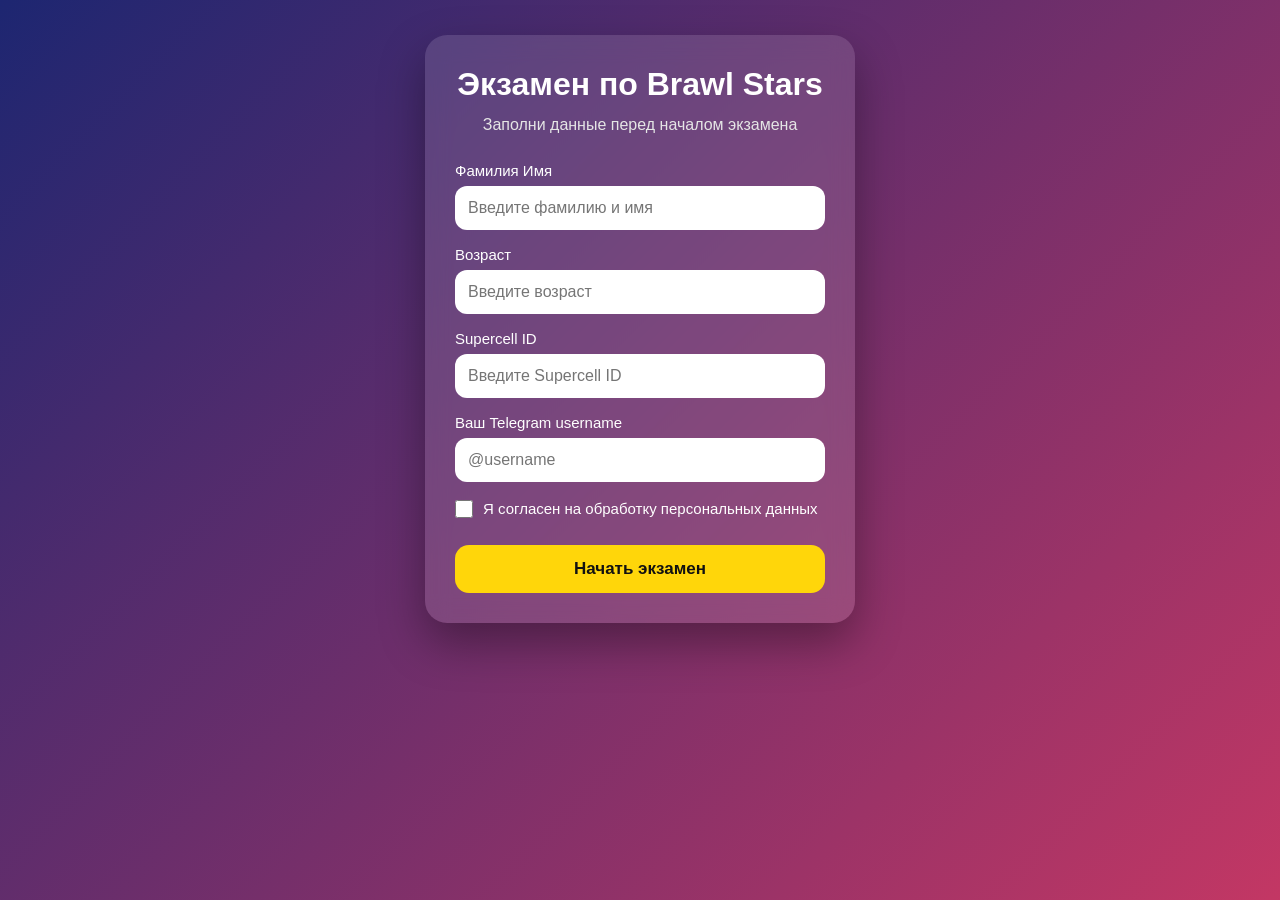
==== exam.html @ b538b895 "Update exam.html" ====
<!DOCTYPE html>
<html lang="ru">
<head>
  <meta charset="UTF-8" />
  <meta name="viewport" content="width=device-width, initial-scale=1.0" />
  <title>Экзамен по Brawl Stars</title>
  <link rel="stylesheet" href="style.css" />
</head>
<body>

  <div class="container">
    <div class="card exam-card">
      <h1>Экзамен по Brawl Stars</h1>

      <div class="timer-box">
        Осталось времени:
        <span id="timer">40:00</span>
      </div>

      <p class="subtitle" id="userInfo"></p>

      <form id="examForm">
        <div id="questionsContainer"></div>
        <button type="submit">Завершить экзамен</button>
      </form>

      <div id="resultBox" class="result-box hidden"></div>

      <canvas id="certificateCanvas" style="display: none;"></canvas>
    </div>
  </div>

  <script>
    const GOOGLE_SCRIPT_URL = "https://script.google.com/macros/s/AKfycbyMn5EHC2nSKN7nYKz_y-HSAz8s2WNnyHG5WlfXWqGS4N0EiLQralSz5L5-svmURlTxYg/exec";

    const userData = JSON.parse(localStorage.getItem("brawlExamUser"));
    const startTime = Number(localStorage.getItem("brawlExamStartTime"));

    if (!userData || !startTime) {
      window.location.href = "index.html";
    }

    document.getElementById("userInfo").textContent =
      `Участник: ${userData.fullName} | Supercell ID: ${userData.supercellId} | Telegram: ${userData.telegram}`;

    const questions = [
      {
        level: "Уровень 1. Лёгкий",
        points: 3,
        type: "choice",
        text: "Какой режим в Brawl Stars считается классическим режимом 3 на 3 с кристаллами?",
        options: ["Ограбление", "Захват кристаллов", "Нокаут", "Столкновение"],
        answer: "Б"
      },
      {
        points: 3,
        type: "choice",
        text: "Что такое Supercell ID?",
        options: ["Название бойца", "Аккаунт для сохранения прогресса", "Валюта в игре", "Название клуба"],
        answer: "Б"
      },
      {
        points: 3,
        type: "choice",
        text: "Что происходит, когда здоровье бойца падает до нуля?",
        options: ["Он получает новый гаджет", "Он временно выбывает из боя", "Он становится быстрее", "Он меняет команду"],
        answer: "Б"
      },
      {
        points: 3,
        type: "choice",
        text: "В каком режиме нужно забить мяч в ворота противника?",
        options: ["Баскетбой", "Хоккей", "Броулбол", "Горячая зона"],
        answer: "В"
      },
      {
        points: 3,
        type: "choice",
        text: "Что даёт Супер бойца?",
        options: ["Особую сильную способность", "Новый скин", "Случайного бойца", "Автоматическую победу"],
        answer: "А"
      },
      {
        points: 3,
        type: "choice",
        text: "Что такое гаджет?",
        options: ["Одноразовая или ограниченная активная способность бойца", "Название карты", "Вид внутриигровой валюты", "Уровень редкости"],
        answer: "А"
      },
      {
        points: 3,
        type: "choice",
        text: "Какая цель в режиме «Ограбление»?",
        options: ["Собрать 10 кристаллов", "Уничтожить сейф противника", "Продержаться 2 минуты", "Захватить мяч"],
        answer: "Б"
      },
      {
        points: 3,
        type: "choice",
        text: "Что обычно улучшается при повышении уровня бойца?",
        options: ["Характеристики бойца", "Цвет ника", "Название клуба", "Размер карты"],
        answer: "А"
      },

      {
        level: "Уровень 2. Сложный",
        points: 4,
        type: "choice",
        text: "Какой бравлер является стартовым и доступен игроку с самого начала игры?",
        options: ["Кольт", "Шелли", "Брок", "Нита"],
        answer: "Б"
      },
      {
        points: 4,
        type: "choice",
        text: "Какая строка полностью состоит из бравлеров редкости “Редкий”?",
        options: ["Кольт, Брок, Барли", "Джесси, Рико, Динамайк", "Спайк, Леон, Ворон", "Мортис, Тара, Джин"],
        answer: "А"
      },
      {
        points: 4,
        type: "choice",
        text: "В каком году состоялся официальный мировой релиз Brawl Stars?",
        options: ["2019", "2016", "2018", "2021"],
        answer: "В"
      },
      {
        points: 4,
        type: "choice",
        text: "Сколько раз наносится периодический урон от яда (тики) при попадании кинжалом Ворона?",
        options: ["2", "4", "3", "5"],
        answer: "Б"
      },
      {
        points: 4,
        type: "choice",
        text: "Какой боец был первым, кого добавили в игру после её официального глобального релиза в декабре 2018 года?",
        options: ["Джин", "Спайк", "Леон", "Вольт"],
        answer: "В"
      },
      {
        points: 4,
        type: "choice",
        text: "В каком году вышло это обновление?",
        image: "sponge.png",
        options: ["2020", "2021", "1993", "2024"],
        answer: "Г"
      },
      {
        points: 4,
        type: "choice",
        text: "Сколько роботов в тренировочной арене?",
        options: ["26", "30", "28", "24"],
        answer: "А"
      },
      {
        points: 4,
        type: "choice",
        text: "Кто был самым первым хроматическим бойцом в первом в истории Brawl Pass?",
        options: ["Вольт", "Коллет", "Гейл", "Лу"],
        answer: "В"
      },

      {
        level: "Уровень 3. Максимальная сложность",
        points: 5,
        type: "text",
        text: "Как называется приём, когда игрок специально провоцирует врага пойти за ним и попасть в невыгодную ситуацию?",
        answers: ["байт", "провокация", "приманка", "выманивание", "заманивание", "bait", "baiting", "бэйт", "развод"]
      },
      {
        points: 5,
        type: "text",
        text: "Как называется выбор бравлера против конкретного вражеского бравлера?",
        answers: ["контрпик", "контра", "контр", "антипик", "пик против", "counter pick", "counterpick"]
      },
      {
        points: 5,
        type: "text",
        text: "Как называется давление на врага с боковой линии карты?",
        answers: ["фланг", "фланговое давление", "давление с фланга", "боковой заход", "заход сбоку", "обход"]
      },
      {
        points: 5,
        type: "text",
        text: "Как называется быстрый проброс мяча вперед в Броулболе с помощью обычной атаки, чтобы тут же использовать Супер и забить гол?",
        answers: ["трикшот", "самопас", "проброс", "унижение", "промоетйк крутой", "промотейк крутой"]
      },
      {
        points: 6,
        type: "text",
        text: "Как называется правильный момент для использования Супера или гаджета?",
        answers: ["тайминг", "правильный тайминг", "момент", "нужный момент", "удачный момент", "timing"]
      },
      {
        points: 6,
        type: "text",
        text: "Как называется ситуация, когда врага зажимают с двух сторон?",
        answers: ["зажим", "пинч", "pinch", "зажали", "зажатие", "зажим с двух сторон", "окружение", "прессинг"]
      },
      {
        points: 6,
        type: "text",
        text: "Как называется ошибка, когда игрок один выходит против всей команды и быстро погибает?",
        answers: ["соло выход", "фид", "зафидил", "слился", "отдался", "пошёл один", "пошел один", "один в троих", "1 в 3", "1в3", "раш в соло", "слив"]
      },
      {
        points: 6,
        type: "text",
        text: "Как называется тип редкости бойцов, который существовал в игре несколько лет, но был полностью удален и распределен по другим редкостям в конце 2023 года?",
        answers: ["хроматические", "хроматический", "chromatic", "хром"]
      },
      {
        points: 0,
        type: "text",
        text: "Какой бравлер в Brawl Stars, по твоему мнению, самый ненавистный или раздражающий?",
        answers: []
      }
    ];

    const letters = ["А", "Б", "В", "Г"];
    const questionsContainer = document.getElementById("questionsContainer");

    questions.forEach((question, index) => {
      if (question.level) {
        const levelTitle = document.createElement("h2");
        levelTitle.className = "level-title";
        levelTitle.textContent = question.level;
        questionsContainer.appendChild(levelTitle);
      }

      const block = document.createElement("div");
      block.className = "question-block";

      const title = document.createElement("h3");
      title.textContent = `${index + 1}. ${question.text}`;
      block.appendChild(title);

      if (question.image) {
        const image = document.createElement("img");
        image.src = question.image;
        image.alt = "Изображение к вопросу";
        image.className = "question-image";
        block.appendChild(image);
      }

      if (question.type === "choice") {
        question.options.forEach((option, optionIndex) => {
          const label = document.createElement("label");
          label.className = "answer-option";

          label.innerHTML = `
            <input type="radio" name="q${index}" value="${letters[optionIndex]}">
            <span>${letters[optionIndex]}) ${option}</span>
          `;

          block.appendChild(label);
        });
      } else {
        const textarea = document.createElement("textarea");
        textarea.name = `q${index}`;
        textarea.placeholder = "Введите ответ...";
        textarea.rows = 4;
        block.appendChild(textarea);
      }

      questionsContainer.appendChild(block);
    });

    const timerElement = document.getElementById("timer");
    const examDuration = 25 * 60 * 1000;

    let examFinished = false;
    let antiCheatEnabled = false;
    let resultAlreadySent = false;
    let timerInterval = null;
    let antiCheatInterval = null;

    let certificateScore = null;
    let certificateMaxScore = null;

    setTimeout(function() {
      antiCheatEnabled = true;
    }, 2500);

    timerInterval = setInterval(updateTimer, 1000);
    antiCheatInterval = setInterval(checkAntiCheat, 300);

    updateTimer();

    document.getElementById("examForm").addEventListener("submit", function(event) {
      event.preventDefault();
      finishExam(false);
    });

    document.addEventListener("visibilitychange", checkAntiCheat);
    window.addEventListener("blur", checkAntiCheat);

    window.addEventListener("pagehide", function() {
      if (!examFinished && antiCheatEnabled) {
        sendDeletedOnUnload();
      }
    });

    function checkAntiCheat() {
      if (examFinished || !antiCheatEnabled) return;

      const tabIsHidden = document.hidden || document.visibilityState !== "visible";
      const windowIsNotFocused = !document.hasFocus();

      if (tabIsHidden) {
        failExam("Вы свернули вкладку или перешли на другую вкладку");
        return;
      }

      if (windowIsNotFocused) {
        failExam("Вы покинули окно экзамена");
      }
    }

    function updateTimer() {
      const now = Date.now();
      const passedTime = now - startTime;
      const remainingTime = examDuration - passedTime;

      if (remainingTime <= 0) {
        timerElement.textContent = "00:00";
        finishExam(true);
        return;
      }

      const minutes = Math.floor(remainingTime / 1000 / 60);
      const seconds = Math.floor((remainingTime / 1000) % 60);

      timerElement.textContent =
        String(minutes).padStart(2, "0") + ":" +
        String(seconds).padStart(2, "0");
    }

    function normalizeAnswer(text) {
      return text
        .toLowerCase()
        .replaceAll("ё", "е")
        .replace(/[.,!?;:]/g, "")
        .replace(/\s+/g, " ")
        .trim();
    }

    function stopExamSystems() {
      antiCheatEnabled = false;

      if (timerInterval) clearInterval(timerInterval);
      if (antiCheatInterval) clearInterval(antiCheatInterval);
    }

    function finishExam(timeIsOver) {
      if (examFinished) return;

      examFinished = true;
      stopExamSystems();

      let autoScore = 0;
      let autoMaxScore = 0;
      const answers = [];

      questions.forEach((question, index) => {
        let userAnswer = "";
        let isCorrect = null;

        if (question.type === "choice") {
          autoMaxScore += question.points;

          const checked = document.querySelector(`input[name="q${index}"]:checked`);
          userAnswer = checked ? checked.value : "";

          if (userAnswer === question.answer) {
            autoScore += question.points;
            isCorrect = true;
          } else {
            isCorrect = false;
          }
        } else {
          const textarea = document.querySelector(`textarea[name="q${index}"]`);
          userAnswer = textarea ? textarea.value.trim() : "";

          if (question.points > 0) {
            autoMaxScore += question.points;

            const normalizedUserAnswer = normalizeAnswer(userAnswer);
            const correctAnswers = question.answers.map(answer => normalizeAnswer(answer));

            if (correctAnswers.includes(normalizedUserAnswer)) {
              autoScore += question.points;
              isCorrect = true;
            } else {
              isCorrect = false;
            }
          } else {
            isCorrect = null;
          }
        }

        answers.push({
          question: index + 1,
          answer: userAnswer,
          correct: isCorrect,
          points: question.points
        });
      });

      const result = {
        user: userData,
        score: autoScore,
        maxScore: autoMaxScore,
        answers: answers,
        finishedAt: new Date().toLocaleString("ru-RU")
      };

      certificateScore = autoScore;
      certificateMaxScore = autoMaxScore;

      localStorage.setItem("brawlExamResult", JSON.stringify(result));

      sendResultToGoogleSheets(result, function(response) {
        if (response && response.status === "duplicate") {
          showDuplicateResult(response);
          return;
        }

        showResult(timeIsOver, autoScore, autoMaxScore);
      });
    }

    function failExam(reason) {
      if (examFinished || !antiCheatEnabled) return;

      examFinished = true;
      stopExamSystems();

      localStorage.setItem("brawlExamViolation", reason);

      const result = {
        user: userData,
        score: "Удален",
        maxScore: "100",
        answers: [],
        reason: reason,
        finishedAt: new Date().toLocaleString("ru-RU")
      };

      localStorage.setItem("brawlExamResult", JSON.stringify(result));

      sendResultToGoogleSheets(result, function(response) {
        if (response && response.status === "duplicate") {
          showDuplicateResult(response);
          return;
        }

        showFailResult(reason);
      });
    }

    function showResult(timeIsOver, autoScore, autoMaxScore) {
      document.getElementById("examForm").style.display = "none";

      const resultBox = document.getElementById("resultBox");
      resultBox.classList.remove("hidden");

      resultBox.innerHTML = `
        <h2>${timeIsOver ? "Время вышло!" : "Экзамен завершён!"}</h2>
        <p><b>Фамилия Имя:</b> ${userData.fullName}</p>
        <p><b>Возраст:</b> ${userData.age}</p>
        <p><b>Supercell ID:</b> ${userData.supercellId}</p>
        <p><b>Telegram:</b> ${userData.telegram}</p>
        <p><b>Результат:</b> ${autoScore} из ${autoMaxScore} баллов</p>
        <p class="small-text">Результат отправлен.</p>

        <button type="button" onclick="downloadCertificate()" class="certificate-btn">
          Скачать сертификат
        </button>
      `;

      localStorage.removeItem("brawlExamStartTime");
    }

    function showFailResult(reason) {
      document.getElementById("examForm").style.display = "none";

      const resultBox = document.getElementById("resultBox");
      resultBox.classList.remove("hidden");

      resultBox.innerHTML = `
        <h2>Экзамен аннулирован</h2>
        <p><b>Причина:</b> ${reason}</p>
        <p><b>Результат:</b> Удален</p>
        <p class="small-text">Нарушение зафиксировано. Результат отправлен.</p>
      `;

      localStorage.removeItem("brawlExamStartTime");
    }

    function showDuplicateResult(response) {
      document.getElementById("examForm").style.display = "none";

      const resultBox = document.getElementById("resultBox");
      resultBox.classList.remove("hidden");

      let oldResultText = "";
      let canDownloadOldCertificate = false;

      if (response && String(response.oldScore).toLowerCase() === "удален") {
        oldResultText = "Удален";
        canDownloadOldCertificate = false;
      } else if (response && response.oldScore !== undefined) {
        oldResultText = `${response.oldScore} из ${response.oldMaxScore || 100} баллов`;

        certificateScore = response.oldScore;
        certificateMaxScore = response.oldMaxScore || 100;
        canDownloadOldCertificate = true;
      } else {
        oldResultText = "уже сохранён ранее";
        canDownloadOldCertificate = false;
      }

      resultBox.innerHTML = `
        <h2>Повторная попытка не засчитана</h2>
        <p>Система обнаружила, что экзамен уже был пройден ранее.</p>
        <p>По правилам экзамен можно пройти только один раз.</p>
        <p><b>Будет сохранён ваш старый результат: ${oldResultText}</b></p>
        <p><b>Новая попытка не принимается к зачёту.</b></p>
        <p class="small-text">Если вы считаете, что произошла ошибка, обратитесь к организатору экзамена.</p>
        ${
          canDownloadOldCertificate
            ? `<button type="button" onclick="downloadCertificate()" class="certificate-btn">Скачать сертификат</button>`
            : ``
        }
      `;

      localStorage.removeItem("brawlExamStartTime");
    }

    function buildSendUrl(result, callbackName) {
      const params = new URLSearchParams({
        save: "1",
        fullName: result.user.fullName || "",
        age: result.user.age || "",
        supercellId: result.user.supercellId || "",
        telegram: result.user.telegram || "",
        score: String(result.score),
        maxScore: String(result.maxScore),
        answersJson: JSON.stringify(result.answers || []),
        time: String(Date.now())
      });

      if (callbackName) {
        params.append("callback", callbackName);
      }

      return GOOGLE_SCRIPT_URL + "?" + params.toString();
    }

    function sendResultToGoogleSheets(result, callback) {
      if (resultAlreadySent) {
        callback({ status: "already_sent" });
        return;
      }

      resultAlreadySent = true;

      const callbackName =
        "googleSheetsCallback_" + Date.now() + "_" + Math.floor(Math.random() * 100000);

      const sendUrl = buildSendUrl(result, callbackName);

      console.log("Ссылка отправки:", sendUrl);

      let requestFinished = false;

      const script = document.createElement("script");

      window[callbackName] = function(response) {
        if (requestFinished) return;

        requestFinished = true;

        delete window[callbackName];

        if (script && script.parentNode) {
          script.parentNode.removeChild(script);
        }

        callback(response || { status: "unknown" });
      };

      script.src = sendUrl;

      script.onerror = function() {
        if (requestFinished) return;

        requestFinished = true;

        delete window[callbackName];

        if (script && script.parentNode) {
          script.parentNode.removeChild(script);
        }

        callback({ status: "error" });
      };

      document.body.appendChild(script);

      setTimeout(function() {
        if (requestFinished) return;

        requestFinished = true;

        delete window[callbackName];

        if (script && script.parentNode) {
          script.parentNode.removeChild(script);
        }

        callback({ status: "timeout" });
      }, 8000);
    }

    function sendDeletedOnUnload() {
      if (resultAlreadySent) return;

      resultAlreadySent = true;

      const result = {
        user: userData,
        score: "Удален",
        maxScore: "100",
        answers: [],
        reason: "Страница была закрыта или покинута",
        finishedAt: new Date().toLocaleString("ru-RU")
      };

      localStorage.setItem("brawlExamViolation", result.reason);
      localStorage.setItem("brawlExamResult", JSON.stringify(result));
      localStorage.removeItem("brawlExamStartTime");

      const sendUrl = buildSendUrl(result, "");

      try {
        fetch(sendUrl, {
          method: "GET",
          mode: "no-cors",
          keepalive: true
        });
      } catch (error) {
        console.log("Не удалось отправить при закрытии:", error);
      }
    }

    function downloadCertificate() {
      if (certificateScore === null || certificateMaxScore === null) {
        alert("Сертификат доступен только после успешного завершения экзамена.");
        return;
      }

      const canvas = document.getElementById("certificateCanvas");
      const ctx = canvas.getContext("2d");

      const certificateImage = new Image();
      certificateImage.src = "certificate.png";

      certificateImage.onload = function() {
        canvas.width = certificateImage.width;
        canvas.height = certificateImage.height;

        ctx.drawImage(certificateImage, 0, 0, canvas.width, canvas.height);

        drawCertificateData(ctx, canvas);

        const link = document.createElement("a");
        link.download = makeCertificateFileName();
        link.href = canvas.toDataURL("image/png");
        link.click();
      };

      certificateImage.onerror = function() {
        alert("Не удалось загрузить certificate.png. Проверь, что файл лежит рядом с index.html и exam.html.");
      };
    }

    function drawCertificateData(ctx, canvas) {
      const width = canvas.width;
      const height = canvas.height;

      ctx.fillStyle = "#111827";
      ctx.textAlign = "center";

      drawAdaptiveText(
        ctx,
        userData.fullName || "Участник",
        width / 2,
        height * 0.50,
        width * 0.62,
        64,
        "Georgia",
        "bold"
      );

      ctx.font = "bold 38px Arial";
      ctx.fillText(
        `Результат: ${certificateScore} из ${certificateMaxScore} баллов`,
        width / 2,
        height * 0.66
      );

      ctx.textAlign = "left";
      ctx.font = "bold 28px Arial";
      ctx.fillText(
        userData.telegram || "@username",
        width * 0.25,
        height * 0.865
      );
    }

    function drawAdaptiveText(ctx, text, x, y, maxWidth, startSize, fontFamily, fontWeight) {
      let fontSize = startSize;

      do {
        ctx.font = `${fontWeight} ${fontSize}px ${fontFamily}`;
        fontSize -= 2;
      } while (ctx.measureText(text).width > maxWidth && fontSize > 30);

      ctx.fillText(text, x, y);
    }

    function makeCertificateFileName() {
      const name = (userData.fullName || "certificate")
        .replace(/[^\p{L}\p{N}_-]+/gu, "_")
        .replace(/_+/g, "_");

      return `certificate_${name}.png`;
    }
  </script>

</body>
</html>
---- style.css ----
* {
    box-sizing: border-box;
    margin: 0;
    padding: 0;
  }
  
  html {
    width: 100%;
    min-height: 100%;
    scroll-behavior: smooth;
  }
  
  body {
    width: 100%;
    min-height: 100vh;
    font-family: Arial, sans-serif;
    background: linear-gradient(135deg, #1d2671, #c33764);
    color: #fff;
    overflow-x: hidden;
  }
  
  .container {
    width: 100%;
    min-height: 100vh;
    display: flex;
    justify-content: center;
    align-items: flex-start;
    padding: 35px 20px;
  }
  
  .card {
    width: 100%;
    max-width: 430px;
    background: rgba(255, 255, 255, 0.12);
    padding: 30px;
    border-radius: 22px;
    box-shadow: 0 20px 45px rgba(0, 0, 0, 0.35);
    backdrop-filter: blur(12px);
  }
  
  .exam-card {
    max-width: 900px;
  }
  
  h1 {
    text-align: center;
    margin-bottom: 10px;
    font-size: 32px;
    line-height: 1.2;
  }
  
  h2 {
    line-height: 1.3;
  }
  
  .subtitle {
    text-align: center;
    margin-bottom: 25px;
    color: #e5e5e5;
    line-height: 1.5;
    word-break: break-word;
  }
  
  form {
    display: flex;
    flex-direction: column;
    gap: 16px;
  }
  
  label {
    display: flex;
    flex-direction: column;
    gap: 7px;
    font-size: 15px;
  }
  
  input,
  textarea,
  button {
    font-family: Arial, sans-serif;
  }
  
  input {
    width: 100%;
    padding: 13px;
    border-radius: 12px;
    border: none;
    outline: none;
    font-size: 16px;
  }
  
  textarea {
    width: 100%;
    resize: vertical;
    min-height: 100px;
    padding: 14px;
    border-radius: 12px;
    border: none;
    outline: none;
    font-size: 16px;
    line-height: 1.4;
  }
  
  input:focus,
  textarea:focus {
    box-shadow: 0 0 0 3px rgba(255, 214, 10, 0.6);
  }
  
  .checkbox {
    flex-direction: row;
    align-items: flex-start;
    gap: 10px;
    line-height: 1.4;
  }
  
  .checkbox input {
    width: 18px;
    height: 18px;
    min-width: 18px;
    margin-top: 2px;
  }
  
  button {
    width: 100%;
    margin-top: 10px;
    padding: 14px;
    border: none;
    border-radius: 14px;
    background: #ffd60a;
    color: #111;
    font-size: 17px;
    font-weight: bold;
    cursor: pointer;
    transition: 0.2s;
  }
  
  button:hover {
    transform: translateY(-2px);
    background: #ffea00;
  }
  
  .timer-box {
    margin: 25px 0;
    padding: 18px;
    text-align: center;
    background: rgba(0, 0, 0, 0.25);
    border-radius: 16px;
    font-size: 20px;
    font-weight: bold;
  }
  
  #timer {
    color: #ffd60a;
    font-size: 28px;
  }
  
  .level-title {
    margin: 35px 0 20px;
    padding: 14px;
    border-radius: 14px;
    background: rgba(255, 214, 10, 0.2);
    color: #ffd60a;
    text-align: center;
    font-size: 24px;
  }
  
  .question-block {
    margin-bottom: 24px;
    padding: 20px;
    border-radius: 18px;
    background: rgba(255, 255, 255, 0.13);
  }
  
  .question-block h3 {
    margin-bottom: 14px;
    line-height: 1.45;
    font-size: 19px;
  }
  
  .answer-option {
    display: flex;
    flex-direction: row;
    align-items: flex-start;
    gap: 11px;
    margin: 10px 0;
    padding: 12px;
    border-radius: 12px;
    background: rgba(0, 0, 0, 0.18);
    cursor: pointer;
    line-height: 1.4;
  }
  
  .answer-option input {
    width: 18px;
    height: 18px;
    min-width: 18px;
    margin-top: 2px;
    padding: 0;
  }
  
  .answer-option span {
    flex: 1;
  }
  
  .answer-option:hover {
    background: rgba(255, 255, 255, 0.18);
  }
  
  .result-box {
    margin-top: 25px;
    padding: 25px;
    border-radius: 18px;
    background: rgba(0, 0, 0, 0.25);
    text-align: center;
    line-height: 1.6;
  }
  
  .result-box h2 {
    margin-bottom: 15px;
    color: #ffd60a;
  }
  
  .small-text {
    margin-top: 15px;
    font-size: 14px;
    color: #ddd;
  }
  
  .hidden {
    display: none;
  }
  
  /* Планшеты */
  @media (max-width: 768px) {
    .container {
      padding: 22px 14px;
    }
  
    .card {
      padding: 24px;
      border-radius: 20px;
    }
  
    .exam-card {
      max-width: 100%;
    }
  
    h1 {
      font-size: 28px;
    }
  
    .timer-box {
      position: sticky;
      top: 10px;
      z-index: 10;
      margin: 20px 0;
      font-size: 18px;
    }
  
    #timer {
      font-size: 26px;
    }
  
    .question-block {
      padding: 18px;
    }
  
    .question-block h3 {
      font-size: 18px;
    }
  
    .level-title {
      font-size: 22px;
    }
  }
  
  /* Телефоны */
  @media (max-width: 480px) {
    body {
      background: linear-gradient(160deg, #1d2671, #8e2f73);
    }
  
    .container {
      padding: 12px;
    }
  
    .card {
      padding: 18px;
      border-radius: 18px;
      box-shadow: 0 14px 35px rgba(0, 0, 0, 0.35);
    }
  
    h1 {
      font-size: 24px;
      margin-bottom: 8px;
    }
  
    .subtitle {
      font-size: 14px;
      margin-bottom: 18px;
    }
  
    label {
      font-size: 14px;
    }
  
    input {
      padding: 12px;
      font-size: 16px;
    }
  
    button {
      padding: 13px;
      font-size: 16px;
      border-radius: 13px;
    }
  
    .timer-box {
      top: 8px;
      padding: 14px 10px;
      border-radius: 14px;
      font-size: 16px;
    }
  
    #timer {
      display: inline-block;
      font-size: 24px;
      margin-left: 4px;
    }
  
    .level-title {
      margin: 26px 0 14px;
      padding: 12px;
      font-size: 19px;
    }
  
    .question-block {
      margin-bottom: 18px;
      padding: 15px;
      border-radius: 16px;
    }
  
    .question-block h3 {
      font-size: 16px;
      line-height: 1.45;
    }
  
    .answer-option {
      padding: 11px;
      gap: 10px;
      font-size: 15px;
    }
  
    textarea {
      min-height: 90px;
      font-size: 16px;
    }
  
    .result-box {
      padding: 20px 15px;
      font-size: 15px;
    }
  
    .result-box h2 {
      font-size: 22px;
    }
  }
  
  /* Очень маленькие экраны */
  @media (max-width: 360px) {
    .container {
      padding: 8px;
    }
  
    .card {
      padding: 15px;
      border-radius: 16px;
    }
  
    h1 {
      font-size: 22px;
    }
  
    .question-block h3 {
      font-size: 15px;
    }
  
    .answer-option {
      font-size: 14px;
    }
  
    #timer {
      font-size: 22px;
    }
  }
.question-image {
  display: block;
  width: 100%;
  max-width: 520px;
  margin: 14px auto 18px;
  border-radius: 16px;
  box-shadow: 0 12px 30px rgba(0, 0, 0, 0.35);
}
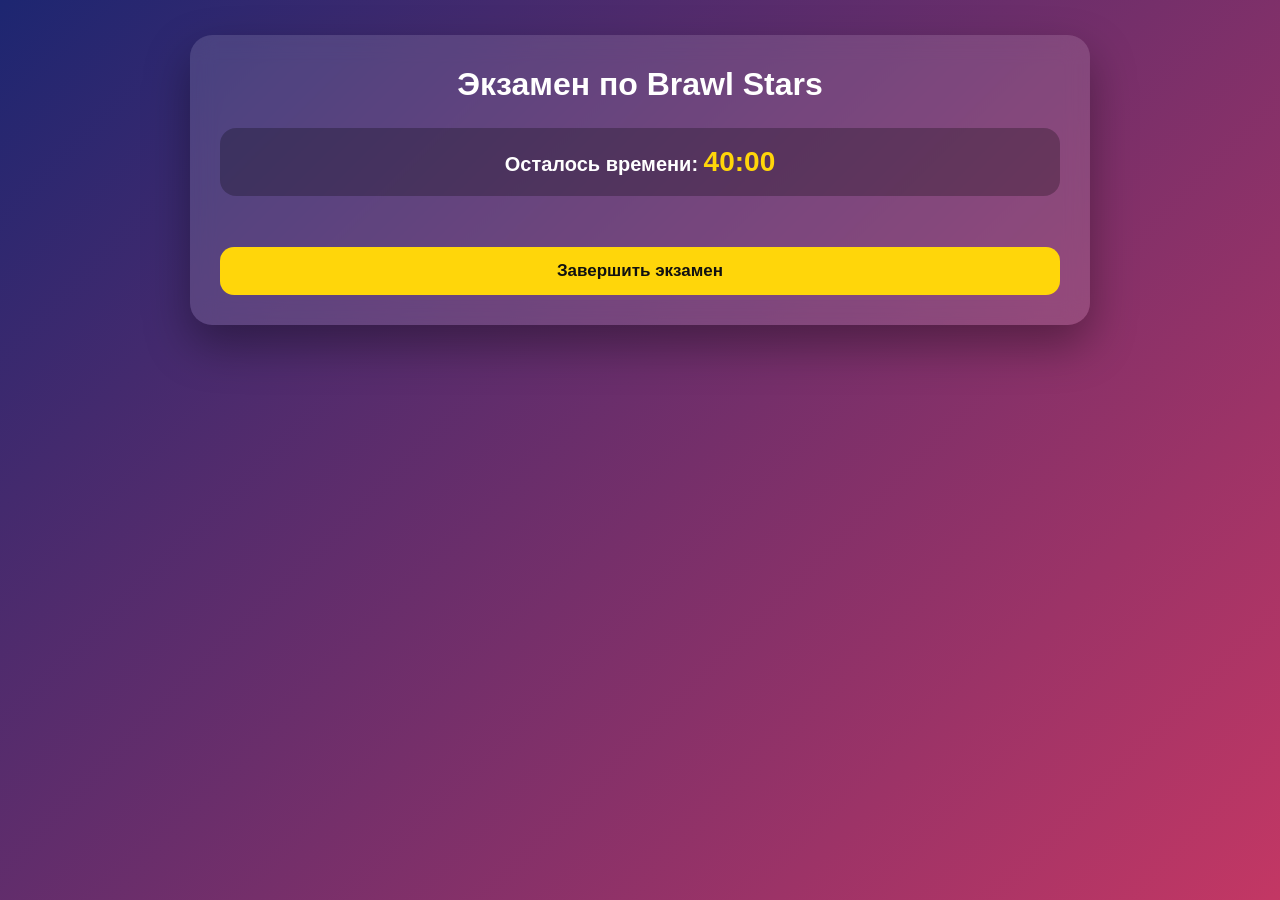
==== commit 59f0b42c: "Update exam.html" ====
--- a/exam.html
+++ b/exam.html
@@ -178,7 +178,7 @@
         points: 5,
         type: "text",
         text: "Как называется давление на врага с боковой линии карты?",
-        answers: ["фланг", "фланговое давление", "давление с фланга", "боковой заход", "заход сбоку", "обход"]
+        answers: ["фланг", "фланговое давление", "давление с фланга", "боковой заход", "заход сбоку", "обход"? "фланговое"]
       },
       {
         points: 5,
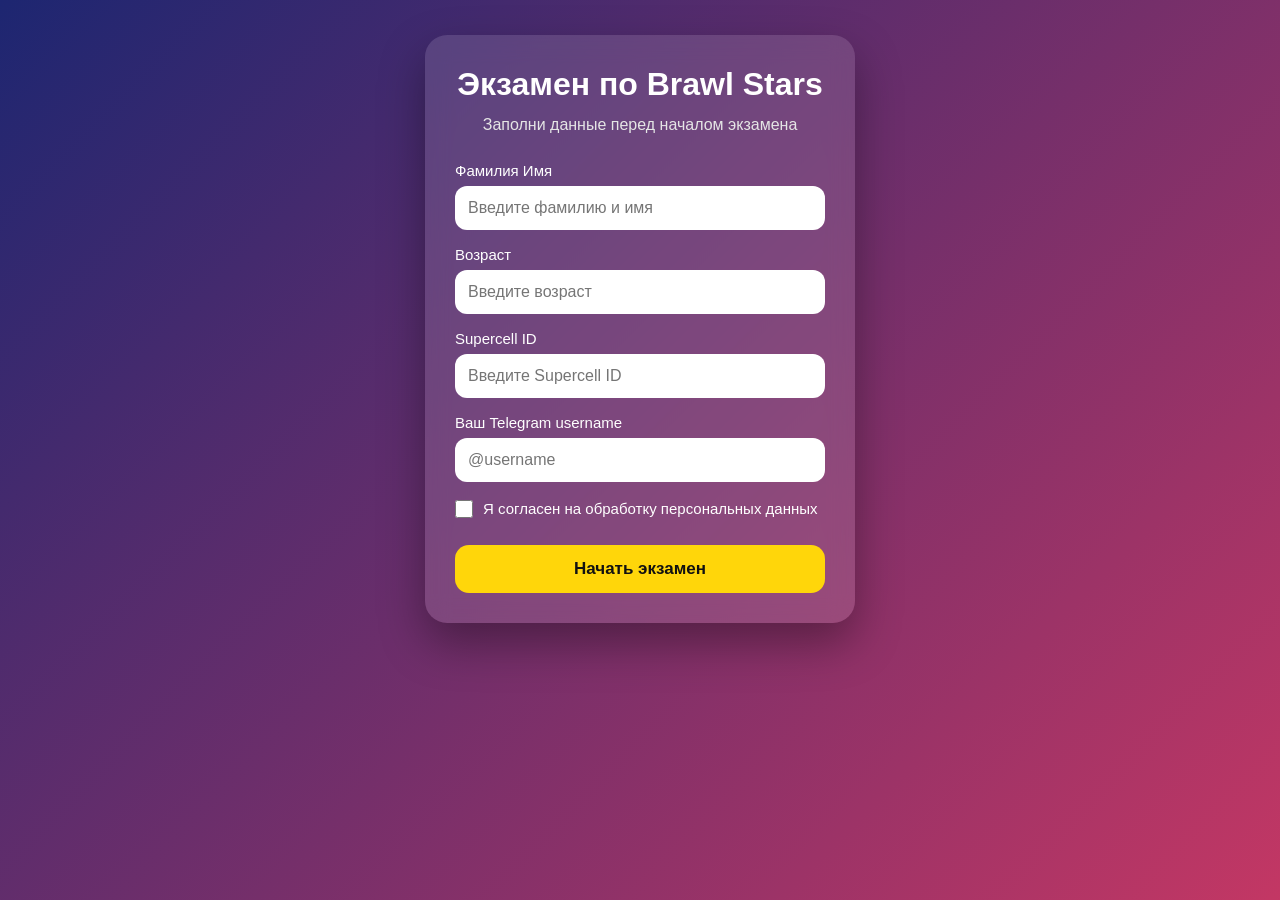
==== commit 2b90c825: "Update exam.html" ====
--- a/exam.html
+++ b/exam.html
@@ -178,7 +178,7 @@
         points: 5,
         type: "text",
         text: "Как называется давление на врага с боковой линии карты?",
-        answers: ["фланг", "фланговое давление", "давление с фланга", "боковой заход", "заход сбоку", "обход"? "фланговое"]
+        answers: ["фланг", "фланговое давление", "давление с фланга", "боковой заход", "заход сбоку", "обход", "фланговое"]
       },
       {
         points: 5,
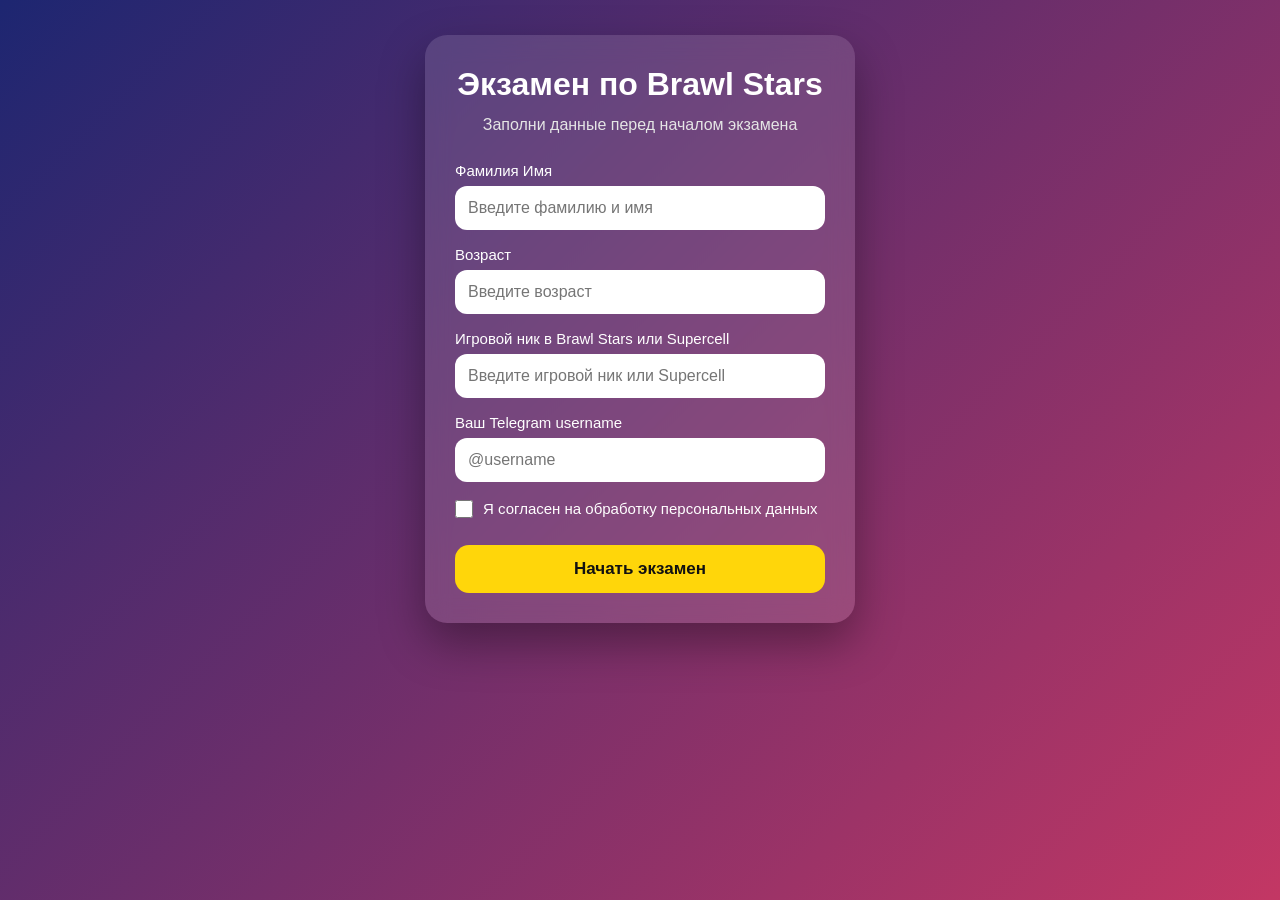
==== commit 1dd50cb9: "Update print statement from 'Hello' to 'Goodbye'" ====
--- a/exam.html
+++ b/exam.html
@@ -14,7 +14,7 @@
 
       <div class="timer-box">
         Осталось времени:
-        <span id="timer">40:00</span>
+        <span id="timer">25:00</span>
       </div>
 
       <p class="subtitle" id="userInfo"></p>
@@ -41,7 +41,7 @@
     }
 
     document.getElementById("userInfo").textContent =
-      `Участник: ${userData.fullName} | Supercell ID: ${userData.supercellId} | Telegram: ${userData.telegram}`;
+      `Участник: ${userData.fullName} | Игровой ник: ${userData.supercellId} | Telegram: ${userData.telegram}`;
 
     const questions = [
       {
@@ -49,57 +49,49 @@
         points: 3,
         type: "choice",
         text: "Какой режим в Brawl Stars считается классическим режимом 3 на 3 с кристаллами?",
-        options: ["Ограбление", "Захват кристаллов", "Нокаут", "Столкновение"],
-        answer: "Б"
+        options: ["Ограбление", "Захват кристаллов", "Нокаут", "Столкновение"]
       },
       {
         points: 3,
         type: "choice",
         text: "Что такое Supercell ID?",
-        options: ["Название бойца", "Аккаунт для сохранения прогресса", "Валюта в игре", "Название клуба"],
-        answer: "Б"
+        options: ["Название бойца", "Аккаунт для сохранения прогресса", "Валюта в игре", "Название клуба"]
       },
       {
         points: 3,
         type: "choice",
         text: "Что происходит, когда здоровье бойца падает до нуля?",
-        options: ["Он получает новый гаджет", "Он временно выбывает из боя", "Он становится быстрее", "Он меняет команду"],
-        answer: "Б"
+        options: ["Он получает новый гаджет", "Он временно выбывает из боя", "Он становится быстрее", "Он меняет команду"]
       },
       {
         points: 3,
         type: "choice",
         text: "В каком режиме нужно забить мяч в ворота противника?",
-        options: ["Баскетбой", "Хоккей", "Броулбол", "Горячая зона"],
-        answer: "В"
+        options: ["Баскетбой", "Хоккей", "Броулбол", "Горячая зона"]
       },
       {
         points: 3,
         type: "choice",
         text: "Что даёт Супер бойца?",
-        options: ["Особую сильную способность", "Новый скин", "Случайного бойца", "Автоматическую победу"],
-        answer: "А"
+        options: ["Особую сильную способность", "Новый скин", "Случайного бойца", "Автоматическую победу"]
       },
       {
         points: 3,
         type: "choice",
         text: "Что такое гаджет?",
-        options: ["Одноразовая или ограниченная активная способность бойца", "Название карты", "Вид внутриигровой валюты", "Уровень редкости"],
-        answer: "А"
+        options: ["Одноразовая или ограниченная активная способность бойца", "Название карты", "Вид внутриигровой валюты", "Уровень редкости"]
       },
       {
         points: 3,
         type: "choice",
         text: "Какая цель в режиме «Ограбление»?",
-        options: ["Собрать 10 кристаллов", "Уничтожить сейф противника", "Продержаться 2 минуты", "Захватить мяч"],
-        answer: "Б"
+        options: ["Собрать 10 кристаллов", "Уничтожить сейф противника", "Продержаться 2 минуты", "Захватить мяч"]
       },
       {
         points: 3,
         type: "choice",
         text: "Что обычно улучшается при повышении уровня бойца?",
-        options: ["Характеристики бойца", "Цвет ника", "Название клуба", "Размер карты"],
-        answer: "А"
+        options: ["Характеристики бойца", "Цвет ника", "Название клуба", "Размер карты"]
       },
 
       {
@@ -107,114 +99,97 @@
         points: 4,
         type: "choice",
         text: "Какой бравлер является стартовым и доступен игроку с самого начала игры?",
-        options: ["Кольт", "Шелли", "Брок", "Нита"],
-        answer: "Б"
+        options: ["Кольт", "Шелли", "Брок", "Нита"]
       },
       {
         points: 4,
         type: "choice",
         text: "Какая строка полностью состоит из бравлеров редкости “Редкий”?",
-        options: ["Кольт, Брок, Барли", "Джесси, Рико, Динамайк", "Спайк, Леон, Ворон", "Мортис, Тара, Джин"],
-        answer: "А"
+        options: ["Кольт, Брок, Барли", "Джесси, Рико, Динамайк", "Спайк, Леон, Ворон", "Мортис, Тара, Джин"]
       },
       {
         points: 4,
         type: "choice",
         text: "В каком году состоялся официальный мировой релиз Brawl Stars?",
-        options: ["2019", "2016", "2018", "2021"],
-        answer: "В"
+        options: ["2019", "2016", "2018", "2021"]
       },
       {
         points: 4,
         type: "choice",
         text: "Сколько раз наносится периодический урон от яда (тики) при попадании кинжалом Ворона?",
-        options: ["2", "4", "3", "5"],
-        answer: "Б"
+        options: ["2", "4", "3", "5"]
       },
       {
         points: 4,
         type: "choice",
-        text: "Какой боец был первым, кого добавили в игру после её официального глобального релиза в декабре 2018 года?",
-        options: ["Джин", "Спайк", "Леон", "Вольт"],
-        answer: "В"
+        text: "Какой боец вышел вместе с официальным глобальным релизом Brawl Stars в декабре 2018 года?",
+        options: ["Джин", "Спайк", "Леон", "Вольт"]
       },
       {
         points: 4,
         type: "choice",
         text: "В каком году вышло это обновление?",
         image: "sponge.png",
-        options: ["2020", "2021", "1993", "2024"],
-        answer: "Г"
+        options: ["2020", "2021", "1993", "2024"]
       },
       {
         points: 4,
         type: "choice",
         text: "Сколько роботов в тренировочной арене?",
-        options: ["26", "30", "28", "24"],
-        answer: "А"
+        options: ["26", "30", "28", "24"]
       },
       {
         points: 4,
         type: "choice",
         text: "Кто был самым первым хроматическим бойцом в первом в истории Brawl Pass?",
-        options: ["Вольт", "Коллет", "Гейл", "Лу"],
-        answer: "В"
+        options: ["Вольт", "Коллет", "Гейл", "Лу"]
       },
 
       {
         level: "Уровень 3. Максимальная сложность",
         points: 5,
         type: "text",
-        text: "Как называется приём, когда игрок специально провоцирует врага пойти за ним и попасть в невыгодную ситуацию?",
-        answers: ["байт", "провокация", "приманка", "выманивание", "заманивание", "bait", "baiting", "бэйт", "развод"]
+        text: "Как называется приём, когда игрок специально провоцирует врага пойти за ним и попасть в невыгодную ситуацию?"
       },
       {
         points: 5,
         type: "text",
-        text: "Как называется выбор бравлера против конкретного вражеского бравлера?",
-        answers: ["контрпик", "контра", "контр", "антипик", "пик против", "counter pick", "counterpick"]
+        text: "Как называется выбор бравлера против конкретного вражеского бравлера?"
       },
       {
         points: 5,
         type: "text",
-        text: "Как называется давление на врага с боковой линии карты?",
-        answers: ["фланг", "фланговое давление", "давление с фланга", "боковой заход", "заход сбоку", "обход", "фланговое"]
+        text: "Как называется давление на врага с боковой линии карты?"
       },
       {
         points: 5,
         type: "text",
-        text: "Как называется быстрый проброс мяча вперед в Броулболе с помощью обычной атаки, чтобы тут же использовать Супер и забить гол?",
-        answers: ["трикшот", "самопас", "проброс", "унижение", "промоетйк крутой", "промотейк крутой"]
+        text: "Как называется быстрый проброс мяча вперед в Броулболе с помощью обычной атаки, чтобы тут же использовать Супер и забить гол?"
       },
       {
         points: 6,
         type: "text",
-        text: "Как называется правильный момент для использования Супера или гаджета?",
-        answers: ["тайминг", "правильный тайминг", "момент", "нужный момент", "удачный момент", "timing"]
+        text: "Как называется правильный момент для использования Супера или гаджета?"
       },
       {
         points: 6,
         type: "text",
-        text: "Как называется ситуация, когда врага зажимают с двух сторон?",
-        answers: ["зажим", "пинч", "pinch", "зажали", "зажатие", "зажим с двух сторон", "окружение", "прессинг"]
+        text: "Как называется ситуация, когда врага зажимают с двух сторон?"
       },
       {
         points: 6,
         type: "text",
-        text: "Как называется ошибка, когда игрок один выходит против всей команды и быстро погибает?",
-        answers: ["соло выход", "фид", "зафидил", "слился", "отдался", "пошёл один", "пошел один", "один в троих", "1 в 3", "1в3", "раш в соло", "слив"]
+        text: "Как называется ошибка, когда игрок один выходит против всей команды и быстро погибает?"
       },
       {
         points: 6,
         type: "text",
-        text: "Как называется тип редкости бойцов, который существовал в игре несколько лет, но был полностью удален и распределен по другим редкостям в конце 2023 года?",
-        answers: ["хроматические", "хроматический", "chromatic", "хром"]
+        text: "Как называется тип редкости бойцов, который существовал в игре несколько лет, но был полностью удален и распределен по другим редкостям в конце 2023 года?"
       },
       {
         points: 0,
         type: "text",
-        text: "Какой бравлер в Brawl Stars, по твоему мнению, самый ненавистный или раздражающий?",
-        answers: []
+        text: "Какой бравлер в Brawl Stars, по твоему мнению, самый ненавистный или раздражающий?"
       }
     ];
 
@@ -279,6 +254,13 @@
     let certificateScore = null;
     let certificateMaxScore = null;
 
+    let certificateUserData = {
+      fullName: userData.fullName,
+      age: userData.age,
+      supercellId: userData.supercellId,
+      telegram: userData.telegram
+    };
+
     setTimeout(function() {
       antiCheatEnabled = true;
     }, 2500);
@@ -337,15 +319,6 @@
         String(seconds).padStart(2, "0");
     }
 
-    function normalizeAnswer(text) {
-      return text
-        .toLowerCase()
-        .replaceAll("ё", "е")
-        .replace(/[.,!?;:]/g, "")
-        .replace(/\s+/g, " ")
-        .trim();
-    }
-
     function stopExamSystems() {
       antiCheatEnabled = false;
 
@@ -359,65 +332,30 @@
       examFinished = true;
       stopExamSystems();
 
-      let autoScore = 0;
-      let autoMaxScore = 0;
       const answers = [];
 
       questions.forEach((question, index) => {
         let userAnswer = "";
-        let isCorrect = null;
 
         if (question.type === "choice") {
-          autoMaxScore += question.points;
-
           const checked = document.querySelector(`input[name="q${index}"]:checked`);
           userAnswer = checked ? checked.value : "";
-
-          if (userAnswer === question.answer) {
-            autoScore += question.points;
-            isCorrect = true;
-          } else {
-            isCorrect = false;
-          }
         } else {
           const textarea = document.querySelector(`textarea[name="q${index}"]`);
           userAnswer = textarea ? textarea.value.trim() : "";
-
-          if (question.points > 0) {
-            autoMaxScore += question.points;
-
-            const normalizedUserAnswer = normalizeAnswer(userAnswer);
-            const correctAnswers = question.answers.map(answer => normalizeAnswer(answer));
-
-            if (correctAnswers.includes(normalizedUserAnswer)) {
-              autoScore += question.points;
-              isCorrect = true;
-            } else {
-              isCorrect = false;
-            }
-          } else {
-            isCorrect = null;
-          }
         }
 
         answers.push({
           question: index + 1,
-          answer: userAnswer,
-          correct: isCorrect,
-          points: question.points
+          answer: userAnswer
         });
       });
 
       const result = {
         user: userData,
-        score: autoScore,
-        maxScore: autoMaxScore,
         answers: answers,
         finishedAt: new Date().toLocaleString("ru-RU")
       };
-
-      certificateScore = autoScore;
-      certificateMaxScore = autoMaxScore;
 
       localStorage.setItem("brawlExamResult", JSON.stringify(result));
 
@@ -427,7 +365,22 @@
           return;
         }
 
-        showResult(timeIsOver, autoScore, autoMaxScore);
+        if (!response || response.status !== "saved") {
+          showSendError(response);
+          return;
+        }
+
+        certificateScore = response.score;
+        certificateMaxScore = response.maxScore;
+
+        certificateUserData = {
+          fullName: response.fullName || userData.fullName,
+          age: response.age || userData.age,
+          supercellId: response.gameNick || userData.supercellId,
+          telegram: response.telegram || userData.telegram
+        };
+
+        showResult(timeIsOver, response.score, response.maxScore);
       });
     }
 
@@ -443,7 +396,6 @@
         user: userData,
         score: "Удален",
         maxScore: "100",
-        answers: [],
         reason: reason,
         finishedAt: new Date().toLocaleString("ru-RU")
       };
@@ -470,7 +422,7 @@
         <h2>${timeIsOver ? "Время вышло!" : "Экзамен завершён!"}</h2>
         <p><b>Фамилия Имя:</b> ${userData.fullName}</p>
         <p><b>Возраст:</b> ${userData.age}</p>
-        <p><b>Supercell ID:</b> ${userData.supercellId}</p>
+        <p><b>Игровой ник:</b> ${userData.supercellId}</p>
         <p><b>Telegram:</b> ${userData.telegram}</p>
         <p><b>Результат:</b> ${autoScore} из ${autoMaxScore} баллов</p>
         <p class="small-text">Результат отправлен.</p>
@@ -499,6 +451,23 @@
       localStorage.removeItem("brawlExamStartTime");
     }
 
+
+    function showSendError(response) {
+      document.getElementById("examForm").style.display = "none";
+
+      const resultBox = document.getElementById("resultBox");
+      resultBox.classList.remove("hidden");
+
+      const message = response && response.message ? response.message : "Не удалось получить ответ от Google Script";
+
+      resultBox.innerHTML = `
+        <h2>Ошибка отправки результата</h2>
+        <p>Ответы были собраны, но результат не удалось сохранить.</p>
+        <p><b>Ошибка:</b> ${message}</p>
+        <p class="small-text">Проверьте публикацию Google Apps Script и ссылку GOOGLE_SCRIPT_URL.</p>
+      `;
+    }
+
     function showDuplicateResult(response) {
       document.getElementById("examForm").style.display = "none";
 
@@ -516,6 +485,14 @@
 
         certificateScore = response.oldScore;
         certificateMaxScore = response.oldMaxScore || 100;
+
+        certificateUserData = {
+          fullName: response.oldFullName || userData.fullName,
+          age: response.oldAge || userData.age,
+          supercellId: response.oldGameNick || userData.supercellId,
+          telegram: response.oldTelegram || userData.telegram
+        };
+
         canDownloadOldCertificate = true;
       } else {
         oldResultText = "уже сохранён ранее";
@@ -546,8 +523,9 @@
         age: result.user.age || "",
         supercellId: result.user.supercellId || "",
         telegram: result.user.telegram || "",
-        score: String(result.score),
-        maxScore: String(result.maxScore),
+        score: result.score ? String(result.score) : "",
+        maxScore: result.maxScore ? String(result.maxScore) : "",
+        reason: result.reason || "",
         answersJson: JSON.stringify(result.answers || []),
         time: String(Date.now())
       });
@@ -634,7 +612,6 @@
         user: userData,
         score: "Удален",
         maxScore: "100",
-        answers: [],
         reason: "Страница была закрыта или покинута",
         finishedAt: new Date().toLocaleString("ru-RU")
       };
@@ -696,7 +673,7 @@
 
       drawAdaptiveText(
         ctx,
-        userData.fullName || "Участник",
+        certificateUserData.fullName || "Участник",
         width / 2,
         height * 0.50,
         width * 0.62,
@@ -715,7 +692,7 @@
       ctx.textAlign = "left";
       ctx.font = "bold 28px Arial";
       ctx.fillText(
-        userData.telegram || "@username",
+        certificateUserData.telegram || "@username",
         width * 0.25,
         height * 0.865
       );
@@ -733,7 +710,7 @@
     }
 
     function makeCertificateFileName() {
-      const name = (userData.fullName || "certificate")
+      const name = (certificateUserData.fullName || "certificate")
         .replace(/[^\p{L}\p{N}_-]+/gu, "_")
         .replace(/_+/g, "_");
 
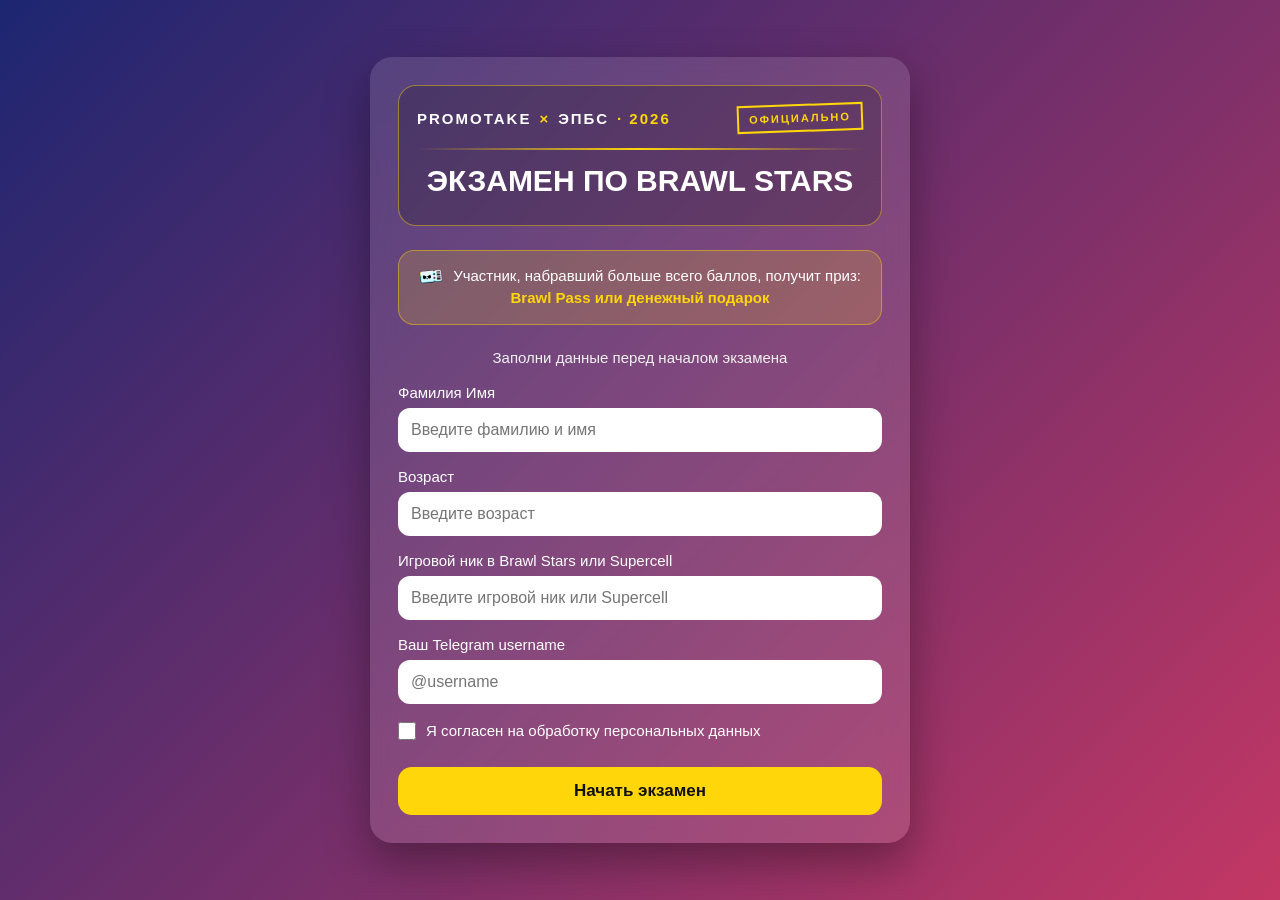
==== commit fd81bc29: "Update exam.html" ====
--- a/exam.html
+++ b/exam.html
@@ -14,7 +14,7 @@
 
       <div class="timer-box">
         Осталось времени:
-        <span id="timer">25:00</span>
+        <span id="timer">15:00</span>
       </div>
 
       <p class="subtitle" id="userInfo"></p>
@@ -72,8 +72,8 @@
       {
         points: 3,
         type: "choice",
-        text: "Что даёт Супер бойца?",
-        options: ["Особую сильную способность", "Новый скин", "Случайного бойца", "Автоматическую победу"]
+        text: "Какой бравлер является стартовым и доступен игроку с самого начала игры?",
+        options: ["Кольт", "Шелли", "Брок", "Нита"]
       },
       {
         points: 3,
@@ -90,22 +90,22 @@
       {
         points: 3,
         type: "choice",
-        text: "Что обычно улучшается при повышении уровня бойца?",
-        options: ["Характеристики бойца", "Цвет ника", "Название клуба", "Размер карты"]
+        text: "Какая строка полностью состоит из бравлеров редкости “Редкий”?",
+        options: ["Кольт, Брок, Барли", "Джесси, Рико, Динамайк", "Спайк, Леон, Ворон", "Мортис, Тара, Джин"]
       },
 
       {
         level: "Уровень 2. Сложный",
         points: 4,
         type: "choice",
-        text: "Какой бравлер является стартовым и доступен игроку с самого начала игры?",
-        options: ["Кольт", "Шелли", "Брок", "Нита"]
+        text: "С какого уровня силы у бравлера открывается возможность использовать звёздную силу?",
+        options: ["С 7 уровня силы", "С 8 уровня силы", "С 9 уровня силы", "С 11 уровня силы"]
       },
       {
         points: 4,
         type: "choice",
-        text: "Какая строка полностью состоит из бравлеров редкости “Редкий”?",
-        options: ["Кольт, Брок, Барли", "Джесси, Рико, Динамайк", "Спайк, Леон, Ворон", "Мортис, Тара, Джин"]
+        text: "Что такое Слава (Fame) в Brawl Stars?",
+        options: ["Система рейтинга в ранговом режиме", "Прогресс, после разблокировки всех бравлеров", "Отдельная валюта для покупки гиперзарядов", "Уровень силы бравлера после 11 уровня"]
       },
       {
         points: 4,
@@ -146,7 +146,7 @@
       },
 
       {
-        level: "Уровень 3. Максимальная сложность",
+        level: "Уровень 3. Письменный ответ",
         points: 5,
         type: "text",
         text: "Как называется приём, когда игрок специально провоцирует врага пойти за ним и попасть в невыгодную ситуацию?"
@@ -236,6 +236,7 @@
         textarea.name = `q${index}`;
         textarea.placeholder = "Введите ответ...";
         textarea.rows = 4;
+        textarea.maxLength = 120;
         block.appendChild(textarea);
       }
 
@@ -243,7 +244,7 @@
     });
 
     const timerElement = document.getElementById("timer");
-    const examDuration = 25 * 60 * 1000;
+    const examDuration = 15 * 60 * 1000;
 
     let examFinished = false;
     let antiCheatEnabled = false;
--- a/style.css
+++ b/style.css
@@ -401,3 +401,18 @@
   border-radius: 16px;
   box-shadow: 0 12px 30px rgba(0, 0, 0, 0.35);
 }
+.prize-info {
+  margin: 18px 0 24px;
+  padding: 14px;
+  border-radius: 16px;
+  background: rgba(255, 214, 10, 0.18);
+  border: 1px solid rgba(255, 214, 10, 0.45);
+  text-align: center;
+  line-height: 1.5;
+  color: #fff;
+  font-size: 15px;
+}
+
+.prize-info b {
+  color: #ffd60a;
+}
